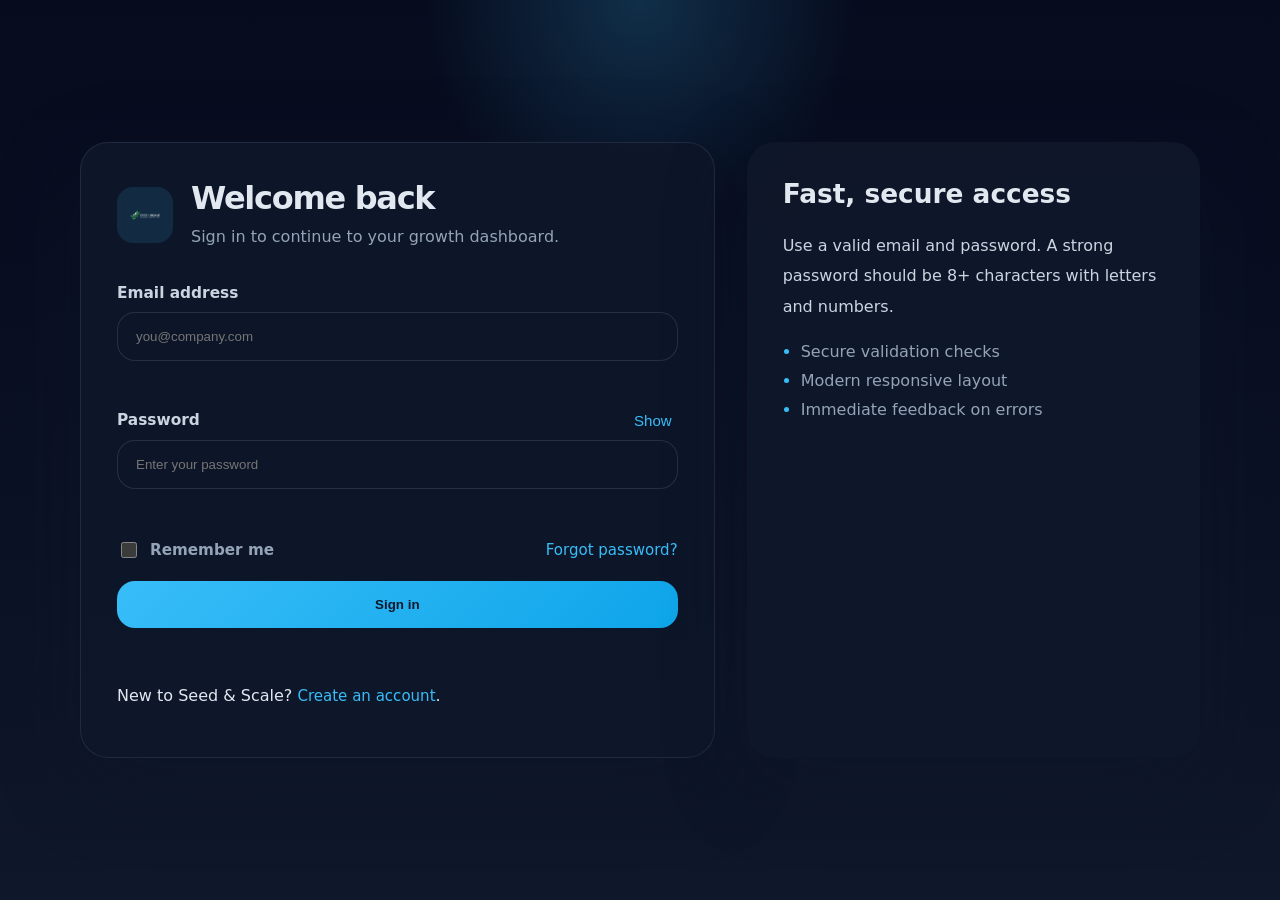
==== pages/login.html @ e397ee96 "signup and login page" ====
<!DOCTYPE html>
<html lang="en">
<head>
  <meta charset="UTF-8" />
  <meta name="viewport" content="width=device-width, initial-scale=1.0" />
  <title>Login | Seed & Scale</title>
  <link rel="stylesheet" href="../Style/style.css" />
</head>
<body>
  <div class="page-shell">
    <main class="login-page">
      <section class="login-panel">
        <div class="login-brand">
          <img src="../Media/logo.png" alt="Seed & Scale logo" class="brand-logo" />
          <div>
            <h1>Welcome back</h1>
            <p>Sign in to continue to your growth dashboard.</p>
          </div>
        </div>

        <form id="loginForm" class="login-form" novalidate>
          <div class="field-group">
            <label for="email">Email address</label>
            <input id="email" name="email" type="email" placeholder="you@company.com" autocomplete="username" required />
            <span class="field-error" id="emailError"></span>
          </div>

          <div class="field-group">
            <div class="field-label-row">
              <label for="password">Password</label>
              <button type="button" class="link-button" id="togglePassword">Show</button>
            </div>
            <input id="password" name="password" type="password" placeholder="Enter your password" autocomplete="current-password" required />
            <span class="field-error" id="passwordError"></span>
          </div>

          <div class="form-meta">
            <label class="checkbox-label">
              <input type="checkbox" id="remember" name="remember" />
              Remember me
            </label>
            <a href="#" class="text-link">Forgot password?</a>
          </div>

          <button type="submit" class="primary-button">Sign in</button>
          <p class="submit-message" id="submitMessage"></p>
        </form>

        <p class="bottom-note">
          New to Seed & Scale? <a class="text-link" href="signup.html">Create an account</a>.
        </p>
      </section>

      <aside class="login-sidecard">
        <div class="sidecard-content">
          <h2>Fast, secure access</h2>
          <p>Use a valid email and password. A strong password should be 8+ characters with letters and numbers.</p>
          <ul>
            <li>Secure validation checks</li>
            <li>Modern responsive layout</li>
            <li>Immediate feedback on errors</li>
          </ul>
        </div>
      </aside>
    </main>
  </div>
  <script src="../JavaScripts/main.js"></script>
</body>
</html>
---- Style/style.css ----
:root {
  color-scheme: dark;
  font-family: Inter, system-ui, -apple-system, BlinkMacSystemFont, "Segoe UI", sans-serif;
  background: #0f172a;
  color: #e2e8f0;
  font-size: 16px;
}

* {
  box-sizing: border-box;
}

html, body {
  margin: 0;
  min-height: 100%;
}

body {
  background: radial-gradient(circle at top, rgba(56, 189, 248, 0.2), transparent 20%),
              linear-gradient(180deg, #060b1d 0%, #0f172a 100%);
}

.page-shell {
  min-height: 100vh;
  display: flex;
  align-items: center;
  justify-content: center;
  padding: 32px 20px;
}

.login-page {
  display: grid;
  grid-template-columns: 1.4fr 1fr;
  gap: 32px;
  width: min(1120px, 100%);
}

.login-panel,
.login-sidecard {
  border-radius: 28px;
  padding: 36px;
  background: rgba(15, 23, 42, 0.92);
  box-shadow: 0 24px 80px rgba(15, 23, 42, 0.35);
}

.login-panel {
  border: 1px solid rgba(148, 163, 184, 0.14);
}

.login-brand {
  display: flex;
  gap: 18px;
  align-items: center;
  margin-bottom: 32px;
}

.brand-logo {
  width: 56px;
  height: 56px;
  object-fit: contain;
  border-radius: 16px;
  background: rgba(56, 189, 248, 0.12);
  padding: 8px;
}

.login-brand h1 {
  margin: 0;
  font-size: clamp(2rem, 2.5vw, 2.6rem);
  letter-spacing: -0.04em;
}

.login-brand p {
  margin: 6px 0 0;
  color: #94a3b8;
  line-height: 1.8;
}

.login-form {
  display: grid;
  gap: 20px;
}

.field-group {
  display: grid;
  gap: 10px;
}

label {
  display: block;
  color: #cbd5e1;
  font-size: 0.96rem;
  font-weight: 600;
}

input[type="text"],
input[type="email"],
input[type="password"] {
  width: 100%;
  border: 1px solid rgba(148, 163, 184, 0.18);
  border-radius: 18px;
  background: rgba(15, 23, 42, 0.7);
  color: #f8fafc;
  padding: 16px 18px;
  transition: border-color 0.2s ease, transform 0.2s ease;
}

input[type="text"]:focus,
input[type="email"]:focus,
input[type="password"]:focus {
  outline: none;
  border-color: rgba(56, 189, 248, 0.9);
  transform: translateY(-1px);
}

.field-label-row {
  display: flex;
  justify-content: space-between;
  align-items: center;
  gap: 12px;
}

.link-button,
.text-link {
  border: none;
  background: transparent;
  color: #38bdf8;
  font-size: 0.94rem;
  cursor: pointer;
  text-decoration: none;
}

.link-button:hover,
.text-link:hover {
  text-decoration: underline;
}

.field-error {
  min-height: 20px;
  color: #fb7185;
  font-size: 0.89rem;
}

.form-meta {
  display: flex;
  justify-content: space-between;
  align-items: center;
  flex-wrap: wrap;
  gap: 12px;
}

.checkbox-label {
  display: flex;
  align-items: center;
  gap: 10px;
  color: #94a3b8;
  font-size: 0.95rem;
}

.checkbox-label input {
  width: 16px;
  height: 16px;
  accent-color: #38bdf8;
}

.primary-button {
  width: 100%;
  border: none;
  border-radius: 18px;
  padding: 16px;
  background: linear-gradient(135deg, #38bdf8 0%, #0ea5e9 100%);
  color: #0f172a;
  font-weight: 700;
  cursor: pointer;
  transition: transform 0.2s ease, box-shadow 0.2s ease;
}

.primary-button:hover {
  transform: translateY(-2px);
  box-shadow: 0 18px 30px rgba(56, 189, 248, 0.25);
}

.submit-message {
  margin: 0;
  color: #94a3b8;
  min-height: 22px;
}

.login-sidecard h2 {
  margin-top: 0;
  font-size: 1.65rem;
}

.login-sidecard p {
  line-height: 1.9;
  color: #cbd5e1;
}

.login-sidecard ul {
  margin: 20px 0 0;
  padding-left: 18px;
  color: #94a3b8;
  display: grid;
  gap: 10px;
}

.login-sidecard li {
  position: relative;
}

.login-sidecard li::marker {
  color: #38bdf8;
}

@media (max-width: 860px) {
  .login-page {
    grid-template-columns: 1fr;
  }
}

@media (max-width: 560px) {
  .page-shell {
    padding: 24px 14px;
  }

  .login-panel,
  .login-sidecard {
    padding: 28px 22px;
  }

  .login-brand {
    flex-direction: column;
    align-items: flex-start;
  }
}
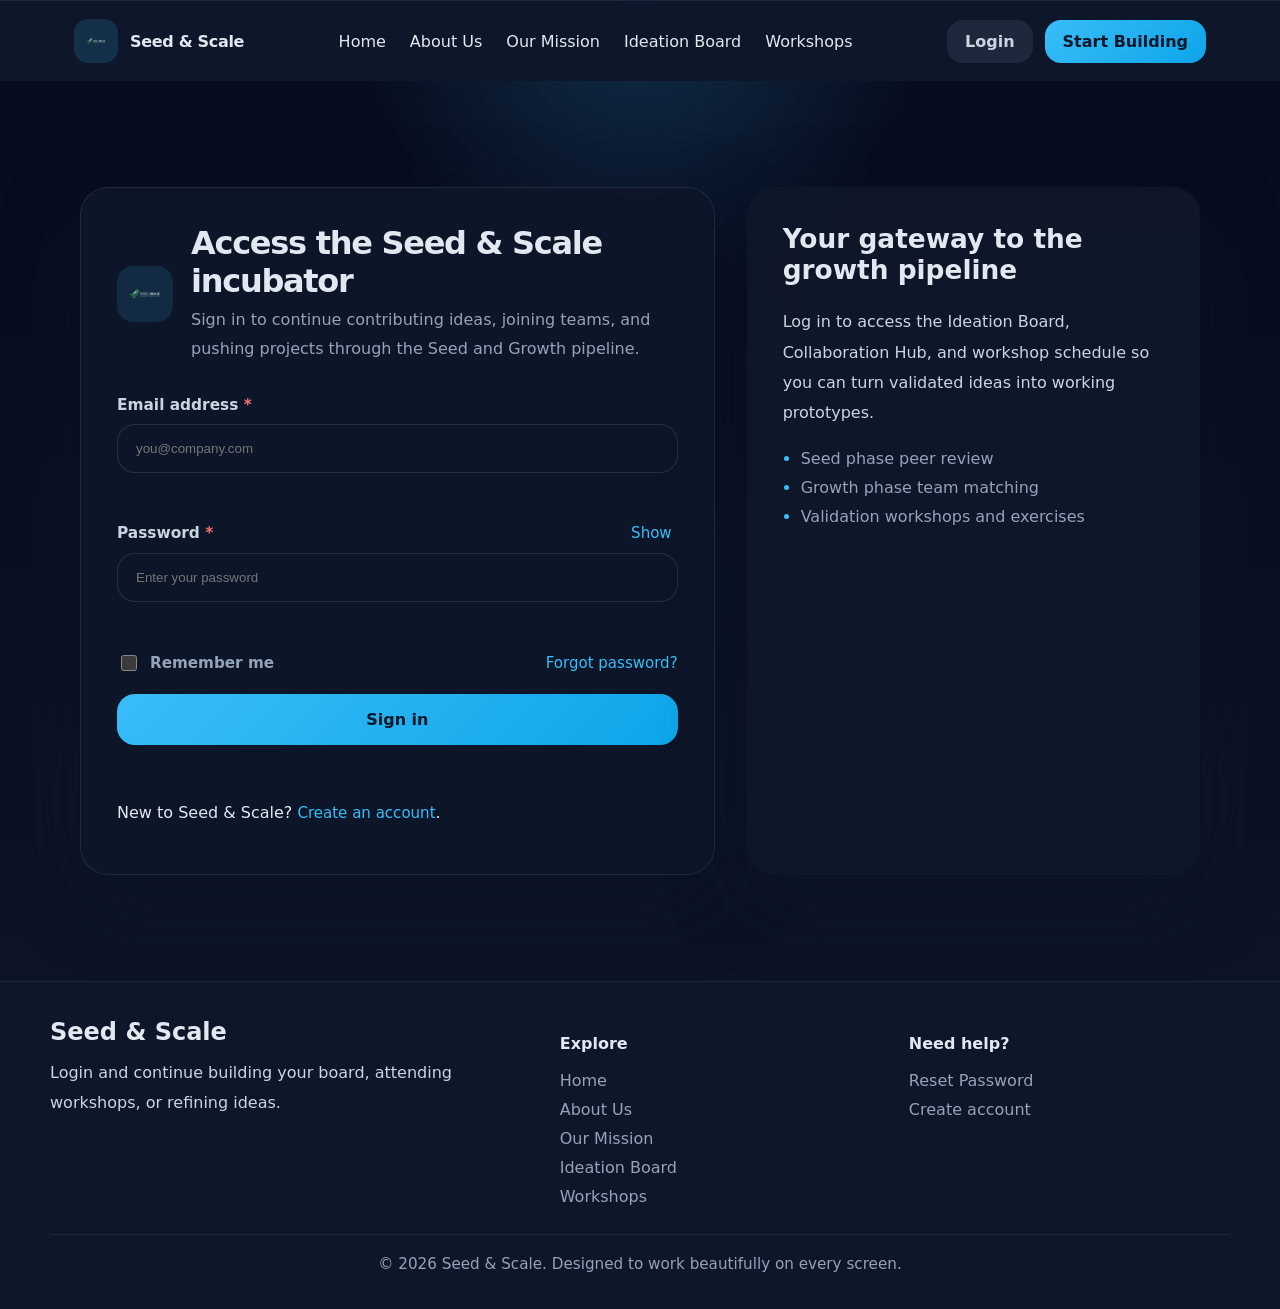
==== commit 0feb97c1: "pages updates header and footer" ====
--- a/pages/login.html
+++ b/pages/login.html
@@ -1,4 +1,4 @@
-<!DOCTYPE html>
+﻿<!DOCTYPE html>
 <html lang="en">
 <head>
   <meta charset="UTF-8" />
@@ -7,27 +7,54 @@
   <link rel="stylesheet" href="../Style/style.css" />
 </head>
 <body>
+  <header class="site-header">
+    <div class="header-container">
+      <a href="../index.html" class="logo-container">
+        <img src="../Media/logo.png" alt="Seed & Scale logo" class="site-logo" />
+        <span class="brand-name">Seed & Scale</span>
+      </a>
+      <nav class="site-nav" aria-label="Primary navigation">
+        <ul>
+          <li><a href="../index.html">Home</a></li>
+          <li><a href="about.html">About Us</a></li>
+          <li><a href="our_mission.html">Our Mission</a></li>
+          <li><a href="ideation-board.html">Ideation Board</a></li>
+          <li><a href="workshops.html">Workshops</a></li>
+        </ul>
+      </nav>
+      <div class="auth-group">
+        <a href="login.html" class="btn-text">Login</a>
+        <a href="signup.html" class="btn-cta">Start Building</a>
+      </div>
+      <button class="hamburger" type="button" aria-label="Toggle navigation">
+        <span class="bar"></span>
+        <span class="bar"></span>
+        <span class="bar"></span>
+      </button>
+    </div>
+  </header>
+
   <div class="page-shell">
     <main class="login-page">
       <section class="login-panel">
         <div class="login-brand">
           <img src="../Media/logo.png" alt="Seed & Scale logo" class="brand-logo" />
           <div>
-            <h1>Welcome back</h1>
-            <p>Sign in to continue to your growth dashboard.</p>
+            <h1>Access the Seed & Scale incubator</h1>
+            <p>Sign in to continue contributing ideas, joining teams, and pushing projects through the Seed and Growth pipeline.</p>
           </div>
         </div>
 
         <form id="loginForm" class="login-form" novalidate>
           <div class="field-group">
-            <label for="email">Email address</label>
+            <label for="email" class="required">Email address</label>
             <input id="email" name="email" type="email" placeholder="you@company.com" autocomplete="username" required />
             <span class="field-error" id="emailError"></span>
           </div>
 
           <div class="field-group">
             <div class="field-label-row">
-              <label for="password">Password</label>
+              <label for="password" class="required">Password</label>
               <button type="button" class="link-button" id="togglePassword">Show</button>
             </div>
             <input id="password" name="password" type="password" placeholder="Enter your password" autocomplete="current-password" required />
@@ -39,7 +66,7 @@
               <input type="checkbox" id="remember" name="remember" />
               Remember me
             </label>
-            <a href="#" class="text-link">Forgot password?</a>
+            <a href="forgot_password.html" class="text-link">Forgot password?</a>
           </div>
 
           <button type="submit" class="primary-button">Sign in</button>
@@ -53,17 +80,45 @@
 
       <aside class="login-sidecard">
         <div class="sidecard-content">
-          <h2>Fast, secure access</h2>
-          <p>Use a valid email and password. A strong password should be 8+ characters with letters and numbers.</p>
+          <h2>Your gateway to the growth pipeline</h2>
+          <p>Log in to access the Ideation Board, Collaboration Hub, and workshop schedule so you can turn validated ideas into working prototypes.</p>
           <ul>
-            <li>Secure validation checks</li>
-            <li>Modern responsive layout</li>
-            <li>Immediate feedback on errors</li>
+            <li>Seed phase peer review</li>
+            <li>Growth phase team matching</li>
+            <li>Validation workshops and exercises</li>
           </ul>
         </div>
       </aside>
     </main>
   </div>
+
+  <footer class="site-footer">
+    <div class="footer-grid">
+      <div class="footer-brand">
+        <h2>Seed & Scale</h2>
+        <p>Login and continue building your board, attending workshops, or refining ideas.</p>
+      </div>
+      <div class="footer-links">
+        <h3>Explore</h3>
+        <ul>
+          <li><a href="../index.html">Home</a></li>
+          <li><a href="about.html">About Us</a></li>
+          <li><a href="our_mission.html">Our Mission</a></li>
+          <li><a href="ideation-board.html">Ideation Board</a></li>
+          <li><a href="workshops.html">Workshops</a></li>
+        </ul>
+      </div>
+      <div class="footer-links">
+        <h3>Need help?</h3>
+        <ul>
+          <li><a href="forgot_password.html">Reset Password</a></li>
+          <li><a href="signup.html">Create account</a></li>
+        </ul>
+      </div>
+    </div>
+    <p class="footer-copy">© 2026 Seed & Scale. Designed to work beautifully on every screen.</p>
+  </footer>
+
   <script src="../JavaScripts/main.js"></script>
 </body>
 </html>
--- a/Style/style.css
+++ b/Style/style.css
@@ -1,4 +1,4 @@
-:root {
+﻿:root {
   color-scheme: dark;
   font-family: Inter, system-ui, -apple-system, BlinkMacSystemFont, "Segoe UI", sans-serif;
   background: #0f172a;
@@ -18,6 +18,16 @@
 body {
   background: radial-gradient(circle at top, rgba(56, 189, 248, 0.2), transparent 20%),
               linear-gradient(180deg, #060b1d 0%, #0f172a 100%);
+}
+
+img {
+  max-width: 100%;
+  display: block;
+}
+
+button,
+a {
+  font: inherit;
 }
 
 .page-shell {
@@ -90,6 +100,11 @@
   color: #cbd5e1;
   font-size: 0.96rem;
   font-weight: 600;
+}
+
+label.required::after {
+  content: " *";
+  color: #f87171;
 }
 
 input[type="text"],
@@ -211,9 +226,473 @@
   color: #38bdf8;
 }
 
+.site-header,
+.site-footer {
+  width: 100%;
+  border-top: 1px solid rgba(148, 163, 184, 0.12);
+  background: rgba(15, 23, 42, 0.96);
+  backdrop-filter: blur(16px);
+}
+
+.header-container,
+.footer-grid,
+.page-content {
+  max-width: 1180px;
+  margin: 0 auto;
+}
+
+.site-header .header-container {
+  display: flex;
+  align-items: center;
+  justify-content: space-between;
+  gap: 20px;
+  padding: 18px 24px;
+  position: relative;
+}
+
+.logo-container {
+  display: inline-flex;
+  align-items: center;
+  gap: 12px;
+  text-decoration: none;
+  color: inherit;
+}
+
+.site-logo {
+  width: 44px;
+  height: 44px;
+  border-radius: 14px;
+  background: rgba(56, 189, 248, 0.15);
+  padding: 10px;
+  object-fit: contain;
+}
+
+.brand-name {
+  font-size: 1rem;
+  font-weight: 700;
+  letter-spacing: -0.02em;
+}
+
+.site-nav {
+  display: flex;
+  align-items: center;
+  gap: 28px;
+}
+
+.site-nav ul {
+  display: flex;
+  flex-wrap: wrap;
+  gap: 24px;
+  margin: 0;
+  padding: 0;
+  list-style: none;
+}
+
+.site-nav a {
+  color: #e2e8f0;
+  text-decoration: none;
+  font-weight: 500;
+  transition: color 0.2s ease;
+}
+
+.site-nav a:hover,
+.site-nav a:focus-visible {
+  color: #38bdf8;
+}
+
+.auth-group {
+  display: flex;
+  gap: 12px;
+  align-items: center;
+  flex-wrap: wrap;
+}
+
+.btn-text,
+.btn-cta {
+  display: inline-flex;
+  align-items: center;
+  justify-content: center;
+  gap: 8px;
+  padding: 12px 18px;
+  border-radius: 16px;
+  font-weight: 600;
+  text-decoration: none;
+  transition: transform 0.2s ease, background 0.2s ease;
+}
+
+.btn-text {
+  color: #cbd5e1;
+  background: rgba(148, 163, 184, 0.12);
+}
+
+.btn-text:hover {
+  transform: translateY(-1px);
+  background: rgba(148, 163, 184, 0.2);
+}
+
+.btn-cta {
+  color: #0f172a;
+  background: linear-gradient(135deg, #38bdf8 0%, #0ea5e9 100%);
+}
+
+.btn-cta:hover {
+  transform: translateY(-1px);
+}
+
+.hamburger {
+  display: none;
+  width: 46px;
+  height: 46px;
+  border: 1px solid rgba(148, 163, 184, 0.18);
+  border-radius: 16px;
+  background: rgba(15, 23, 42, 0.9);
+  align-items: center;
+  justify-content: center;
+  cursor: pointer;
+}
+
+.hamburger .bar {
+  width: 22px;
+  height: 2px;
+  background: #e2e8f0;
+  border-radius: 999px;
+  transition: transform 0.3s ease, opacity 0.3s ease;
+}
+
+.hamburger .bar + .bar {
+  margin-top: 6px;
+}
+
+.site-nav.open {
+  display: block;
+  position: absolute;
+  top: 100%;
+  left: 0;
+  right: 0;
+  background: rgba(15, 23, 42, 0.98);
+  padding: 22px 24px 18px;
+  border-bottom-left-radius: 20px;
+  border-bottom-right-radius: 20px;
+  box-shadow: 0 24px 60px rgba(0, 0, 0, 0.25);
+  z-index: 10;
+}
+
+.site-nav.open ul {
+  flex-direction: column;
+  gap: 14px;
+}
+
+.page-content {
+  padding: 40px 24px 64px;
+}
+
+.hero {
+  display: grid;
+  grid-template-columns: 1.05fr 0.95fr;
+  gap: 32px;
+  align-items: center;
+  margin-bottom: 42px;
+}
+
+.hero-copy h1 {
+  margin: 0;
+  font-size: clamp(2.5rem, 4vw, 3.8rem);
+  line-height: 1.02;
+}
+
+.hero-copy p {
+  margin: 24px 0 0;
+  max-width: 620px;
+  color: #cbd5e1;
+  line-height: 1.85;
+  font-size: 1.05rem;
+}
+
+.eyebrow {
+  margin: 0 0 16px;
+  font-size: 0.95rem;
+  letter-spacing: 0.12em;
+  text-transform: uppercase;
+  color: #38bdf8;
+}
+
+.hero-actions {
+  display: flex;
+  flex-wrap: wrap;
+  gap: 14px;
+  margin-top: 28px;
+}
+
+.hero-card,
+.feature-card,
+.section-card {
+  padding: 28px;
+  border-radius: 28px;
+  background: rgba(15, 23, 42, 0.88);
+  border: 1px solid rgba(148, 163, 184, 0.12);
+}
+
+.hero-card h2,
+.feature-card h3,
+.section-card h3 {
+  margin-top: 0;
+}
+
+.feature-grid {
+  display: grid;
+  grid-template-columns: repeat(3, minmax(0, 1fr));
+  gap: 20px;
+}
+
+.section-grid {
+  display: grid;
+  grid-template-columns: repeat(2, minmax(0, 1fr));
+  gap: 20px;
+}
+
+.pipeline-section,
+.philosophy-section,
+.metrics-section,
+.cta-section {
+  display: grid;
+  gap: 28px;
+  margin-top: 40px;
+}
+
+.hero-copy .hero-lead {
+  margin: 24px 0 0;
+  max-width: 780px;
+  color: #cbd5e1;
+  line-height: 1.9;
+}
+
+.philosophy-section {
+  grid-template-columns: 1.2fr 0.8fr;
+  align-items: center;
+}
+
+.philosophy-text h2 {
+  margin: 16px 0 0;
+  font-size: clamp(2.1rem, 3vw, 2.8rem);
+}
+
+.philosophy-text p {
+  margin: 24px 0 0;
+  color: #cbd5e1;
+  line-height: 1.9;
+}
+
+.section-headline {
+  max-width: 760px;
+}
+
+.pipeline-grid,
+.stats-grid,
+.cohort-grid,
+.cta-grid {
+  display: grid;
+  gap: 20px;
+}
+
+.pipeline-grid {
+  grid-template-columns: repeat(3, minmax(0, 1fr));
+}
+
+.pipeline-card,
+.cohort-card,
+.stat-card,
+.quote-card,
+.metric-card {
+  padding: 28px;
+  border-radius: 28px;
+  background: rgba(15, 23, 42, 0.88);
+  border: 1px solid rgba(148, 163, 184, 0.12);
+}
+
+.pipeline-step {
+  display: inline-flex;
+  margin-bottom: 18px;
+  padding: 10px 14px;
+  border-radius: 999px;
+  background: rgba(56, 189, 248, 0.16);
+  color: #38bdf8;
+  font-size: 0.88rem;
+  font-weight: 700;
+}
+
+.quote {
+  margin: 0;
+  font-size: 1.3rem;
+  line-height: 1.8;
+  color: #e2e8f0;
+}
+
+.stats-grid {
+  grid-template-columns: repeat(4, minmax(0, 1fr));
+}
+
+.metric-card,
+.stat-card {
+  text-align: center;
+}
+
+.metric-card {
+  padding: 28px 24px;
+}
+
+.stat-value {
+  margin: 0 0 10px;
+  font-size: clamp(2.1rem, 4vw, 2.8rem);
+  font-weight: 800;
+  color: #38bdf8;
+}
+
+.cta-grid {
+  grid-template-columns: repeat(2, minmax(0, 1fr));
+}
+
+.cohort-card h3 {
+  margin-top: 0;
+}
+
+.cohort-card p {
+  color: #cbd5e1;
+  line-height: 1.85;
+}
+
+.cohort-card .btn-cta,
+.cohort-card .btn-text {
+  margin-top: 18px;
+}
+
 @media (max-width: 860px) {
-  .login-page {
+  .philosophy-section,
+  .cta-grid,
+  .pipeline-grid,
+  .stats-grid {
     grid-template-columns: 1fr;
+  }
+}
+
+.site-footer {
+  padding: 36px 24px;
+}
+
+.footer-grid {
+  display: grid;
+  grid-template-columns: 1.5fr repeat(2, 1fr);
+  gap: 28px;
+  align-items: start;
+  padding-bottom: 28px;
+  border-bottom: 1px solid rgba(148, 163, 184, 0.12);
+}
+
+.footer-brand h2 {
+  margin: 0 0 12px;
+}
+
+.footer-brand p {
+  margin: 0;
+  color: #cbd5e1;
+  line-height: 1.9;
+}
+
+.footer-links h3 {
+  margin-bottom: 18px;
+  font-size: 1rem;
+}
+
+.footer-links ul {
+  list-style: none;
+  margin: 0;
+  padding: 0;
+  display: grid;
+  gap: 10px;
+}
+
+.footer-links a {
+  color: #94a3b8;
+  text-decoration: none;
+  transition: color 0.2s ease;
+}
+
+.footer-links a:hover {
+  color: #38bdf8;
+}
+
+.footer-copy {
+  margin: 20px 0 0;
+  color: #94a3b8;
+  font-size: 0.95rem;
+  text-align: center;
+}
+
+.section-deck {
+  display: grid;
+  gap: 20px;
+  margin-top: 24px;
+}
+
+.section-deck p,
+.section-deck li {
+  color: #cbd5e1;
+  line-height: 1.9;
+}
+
+.section-deck ul {
+  margin: 0;
+  padding-left: 18px;
+}
+
+@media (max-width: 1080px) {
+  .hero {
+    grid-template-columns: 1fr;
+  }
+
+  .feature-grid,
+  .section-grid {
+    grid-template-columns: 1fr;
+  }
+}
+
+@media (max-width: 860px) {
+  .header-container {
+    padding: 18px 20px;
+  }
+
+  .site-nav {
+    display: none;
+  }
+
+  .hamburger {
+    display: inline-flex;
+  }
+
+  .hero-card,
+  .feature-card,
+  .section-card {
+    padding: 24px;
+  }
+}
+
+@media (max-width: 720px) {
+  .site-header,
+  .site-footer {
+    padding-left: 16px;
+    padding-right: 16px;
+  }
+
+  .page-content {
+    padding: 28px 16px 56px;
+  }
+
+  .hero-copy h1 {
+    font-size: clamp(2.2rem, 8vw, 3rem);
+  }
+
+  .hero-actions {
+    flex-direction: column;
+    align-items: stretch;
   }
 }
 
@@ -231,4 +710,13 @@
     flex-direction: column;
     align-items: flex-start;
   }
-}
+
+  .header-container {
+    flex-wrap: wrap;
+    justify-content: space-between;
+  }
+
+  .site-footer {
+    padding: 28px 16px;
+  }
+}
